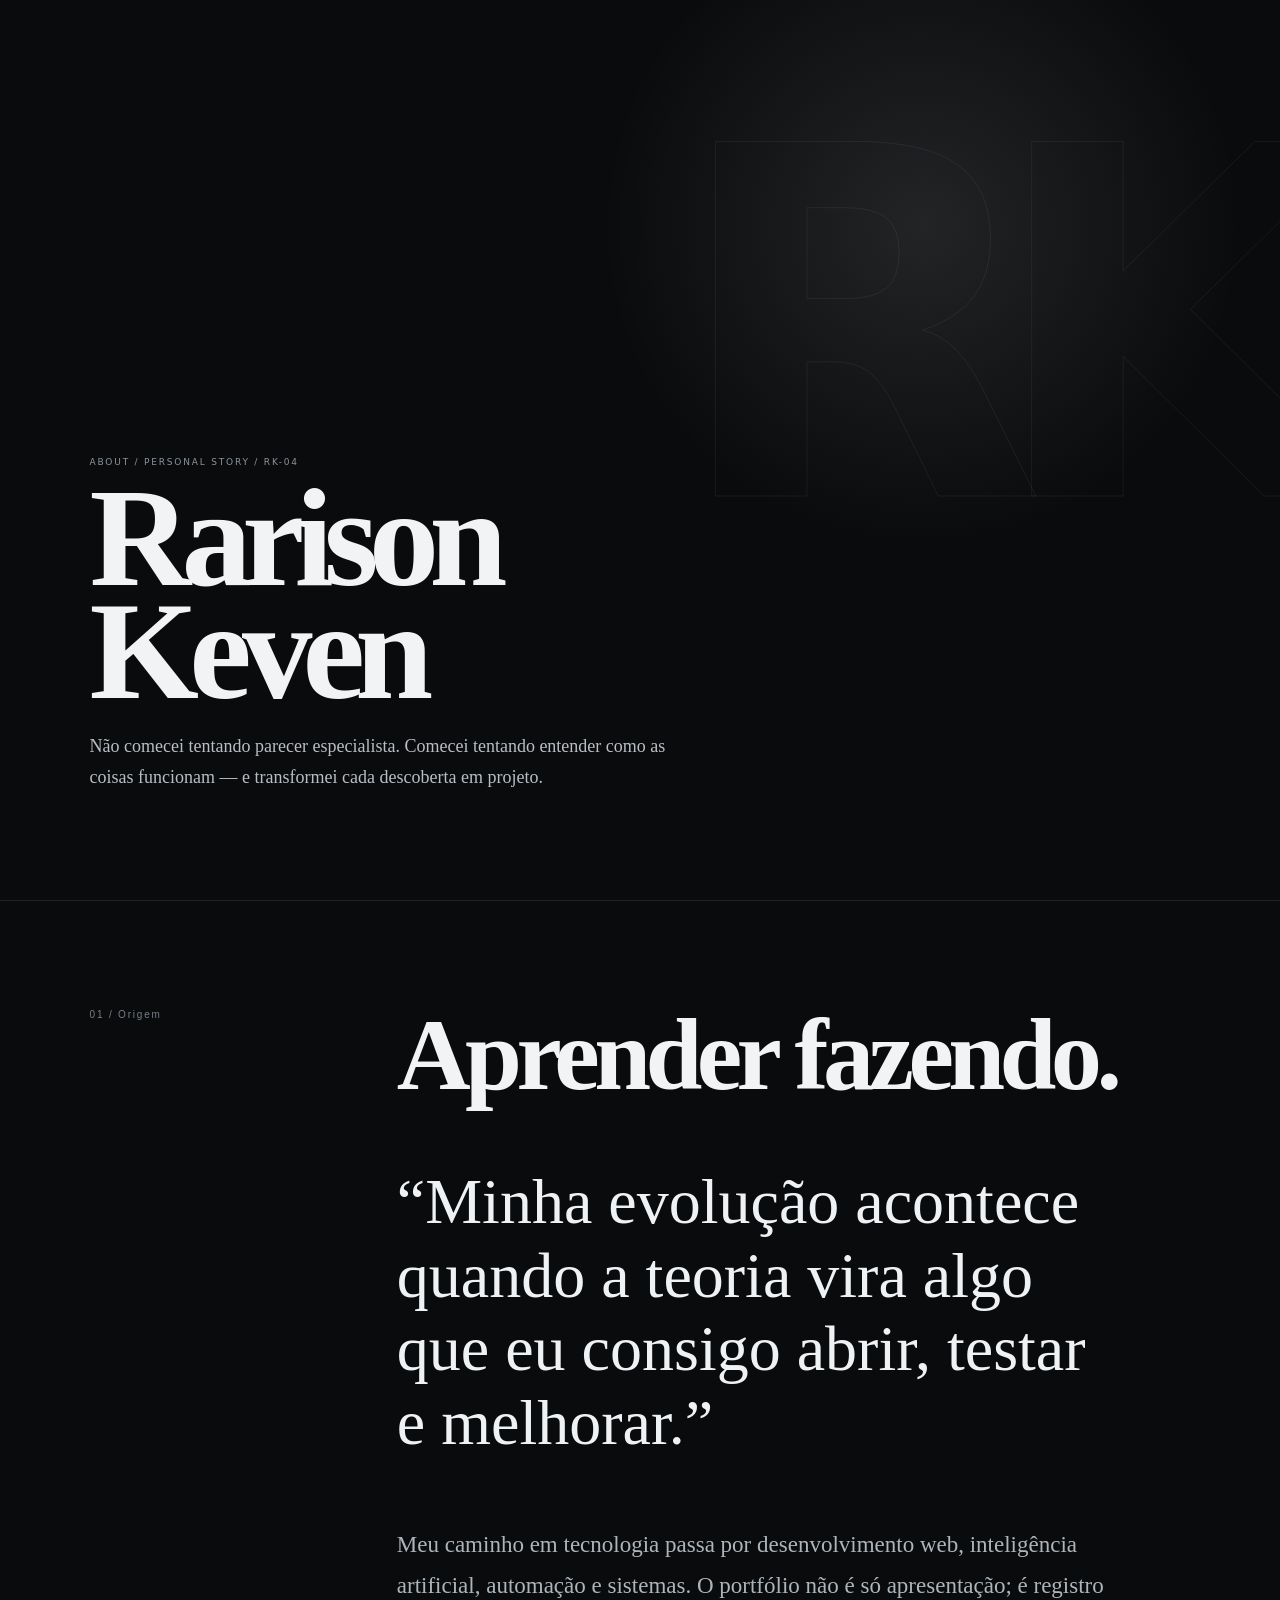
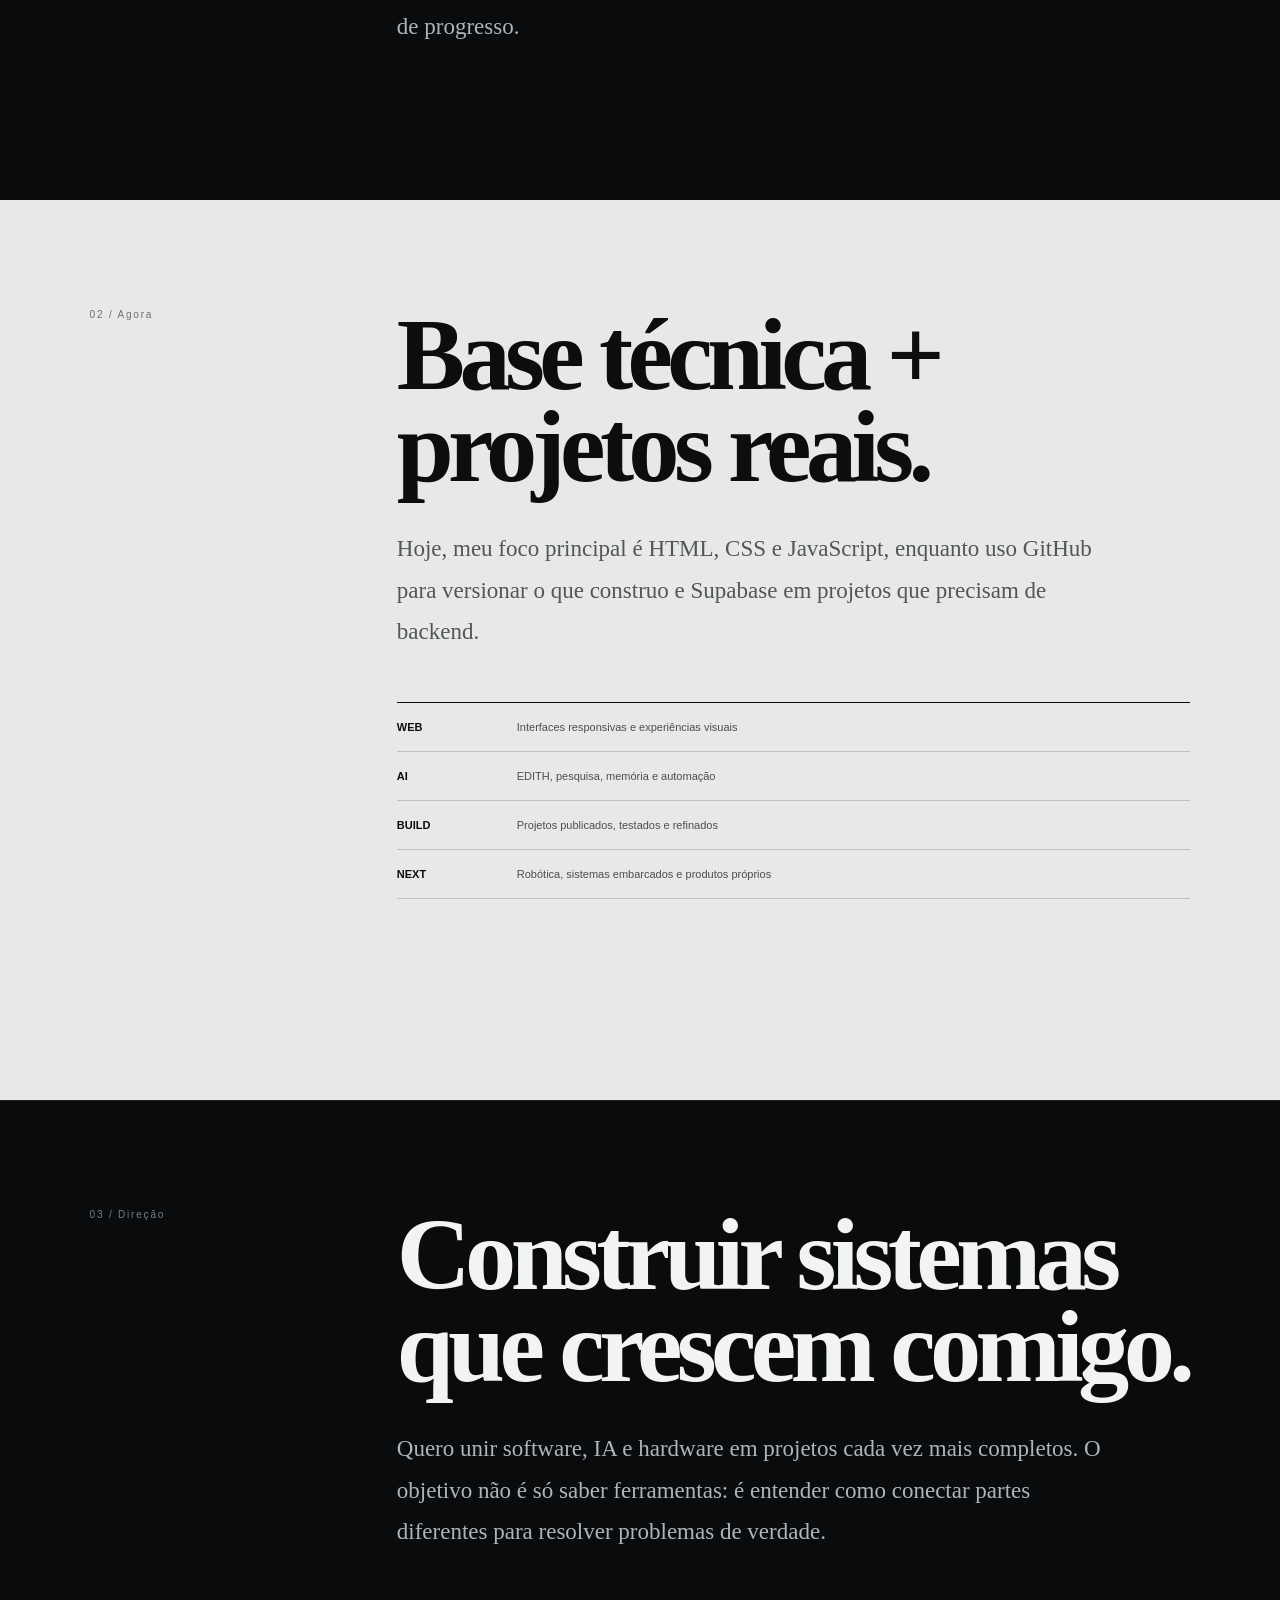
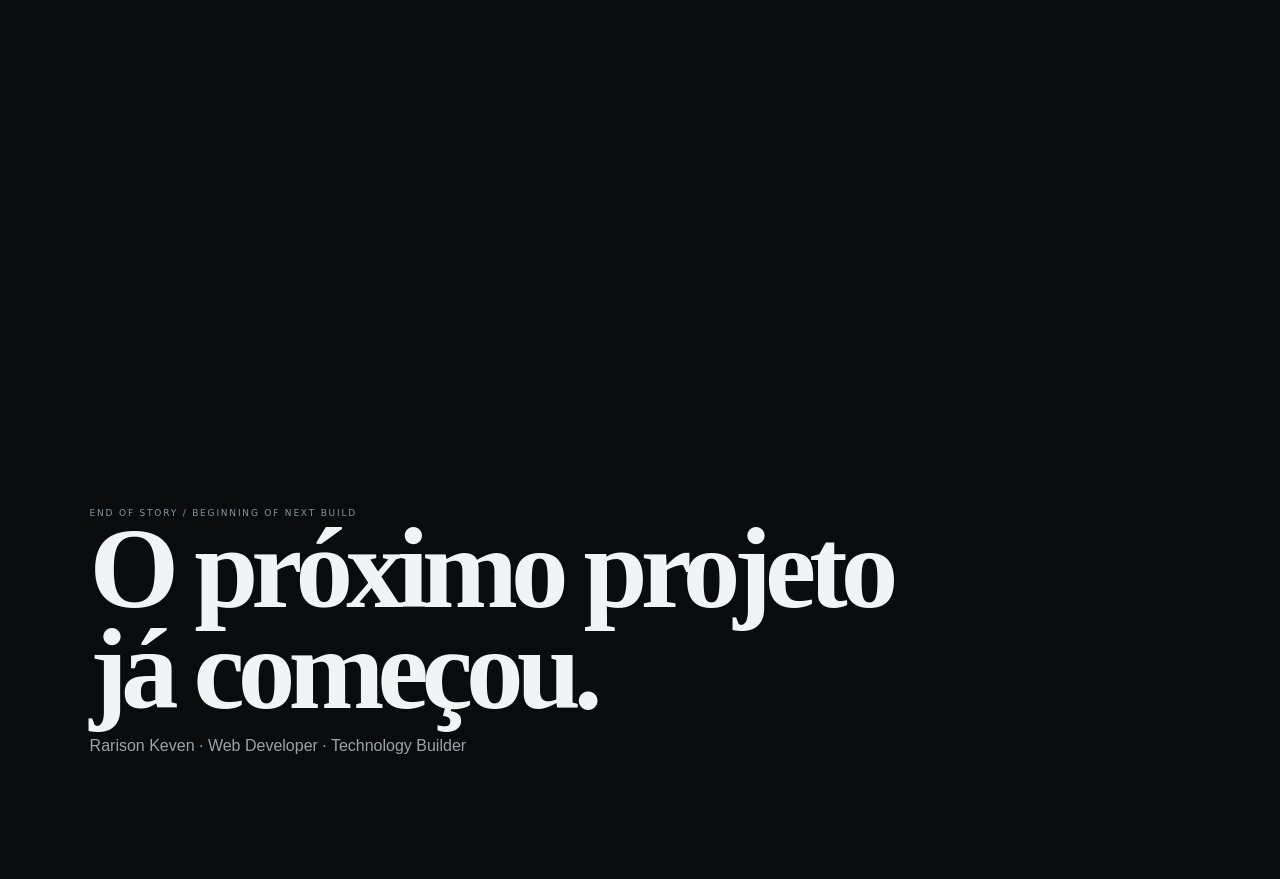
==== about/index.html @ f01209a1 "Publish about experience" ====
<!doctype html><html lang="pt-BR"><head><meta charset="utf-8"><meta name="viewport" content="width=device-width,initial-scale=1"><title>Rarison Keven — About Story</title><style>
*{box-sizing:border-box}body{margin:0;background:#0a0b0d;color:#f1f3f4;font-family:Georgia,serif}main{overflow:hidden}.cover{min-height:100svh;display:grid;place-items:end start;padding:7vw;position:relative;background:radial-gradient(circle at 72% 25%,rgba(230,238,242,.11),transparent 28%),#0a0b0d}.cover:after{content:"RK";position:absolute;right:-2vw;top:5vh;font-family:Inter,system-ui,sans-serif;font-weight:800;font-size:38vw;letter-spacing:-.12em;color:transparent;-webkit-text-stroke:1px rgba(255,255,255,.06)}.cover div{position:relative;z-index:2}.meta{font-family:Inter,system-ui,sans-serif;font-size:9px;letter-spacing:.2em;text-transform:uppercase;color:#8c959c}.cover h1{font-size:clamp(64px,11vw,160px);line-height:.8;letter-spacing:-.07em;margin:15px 0 24px}.cover p{max-width:620px;font-size:18px;line-height:1.7;color:#b8bec3}.chapter{min-height:100svh;padding:12vh 7vw;display:grid;grid-template-columns:.45fr 1.55fr;gap:6vw;border-top:1px solid rgba(255,255,255,.09)}.chapter .n{font-family:Inter,sans-serif;font-size:10px;letter-spacing:.18em;color:#777f86}.chapter h2{font-size:clamp(48px,8vw,110px);line-height:.9;letter-spacing:-.055em;margin:0 0 35px}.chapter p{max-width:720px;font-size:clamp(17px,2vw,23px);line-height:1.8;color:#adb5bb}.quote{font-size:clamp(32px,5vw,68px)!important;line-height:1.15!important;color:#eef2f4!important}.chapter:nth-child(3){background:#e8e9e7;color:#0b0d0e}.chapter:nth-child(3) p{color:#50565b}.chapter:nth-child(3) .n{color:#6b7074}.timeline{margin-top:50px;border-top:1px solid currentColor}.row{display:grid;grid-template-columns:120px 1fr;padding:18px 0;border-bottom:1px solid rgba(128,128,128,.4);font-family:Inter,sans-serif}.row b{font-size:11px}.row span{font-size:11px;opacity:.7}.end{padding:12vh 7vw}.end h3{font-size:clamp(50px,9vw,120px);line-height:.88;letter-spacing:-.06em;margin:0}.end p{color:#9ca4aa;font-family:Inter,sans-serif}
@media(max-width:760px){.chapter{grid-template-columns:1fr;padding:10vh 20px}.cover{padding:24px}.cover h1{font-size:22vw}.row{grid-template-columns:80px 1fr}}
</style></head><body><main><section class="cover"><div><div class="meta">About / Personal Story / RK-04</div><h1>Rarison<br>Keven</h1><p>Não comecei tentando parecer especialista. Comecei tentando entender como as coisas funcionam — e transformei cada descoberta em projeto.</p></div></section><section class="chapter"><div class="n">01 / Origem</div><div><h2>Aprender fazendo.</h2><p class="quote">“Minha evolução acontece quando a teoria vira algo que eu consigo abrir, testar e melhorar.”</p><p>Meu caminho em tecnologia passa por desenvolvimento web, inteligência artificial, automação e sistemas. O portfólio não é só apresentação; é registro de progresso.</p></div></section><section class="chapter"><div class="n">02 / Agora</div><div><h2>Base técnica + projetos reais.</h2><p>Hoje, meu foco principal é HTML, CSS e JavaScript, enquanto uso GitHub para versionar o que construo e Supabase em projetos que precisam de backend.</p><div class="timeline"><div class="row"><b>WEB</b><span>Interfaces responsivas e experiências visuais</span></div><div class="row"><b>AI</b><span>EDITH, pesquisa, memória e automação</span></div><div class="row"><b>BUILD</b><span>Projetos publicados, testados e refinados</span></div><div class="row"><b>NEXT</b><span>Robótica, sistemas embarcados e produtos próprios</span></div></div></div></section><section class="chapter"><div class="n">03 / Direção</div><div><h2>Construir sistemas que crescem comigo.</h2><p>Quero unir software, IA e hardware em projetos cada vez mais completos. O objetivo não é só saber ferramentas: é entender como conectar partes diferentes para resolver problemas de verdade.</p></div></section><section class="end"><div class="meta">End of story / Beginning of next build</div><h3>O próximo projeto<br>já começou.</h3><p>Rarison Keven · Web Developer · Technology Builder</p></section></main></body></html>
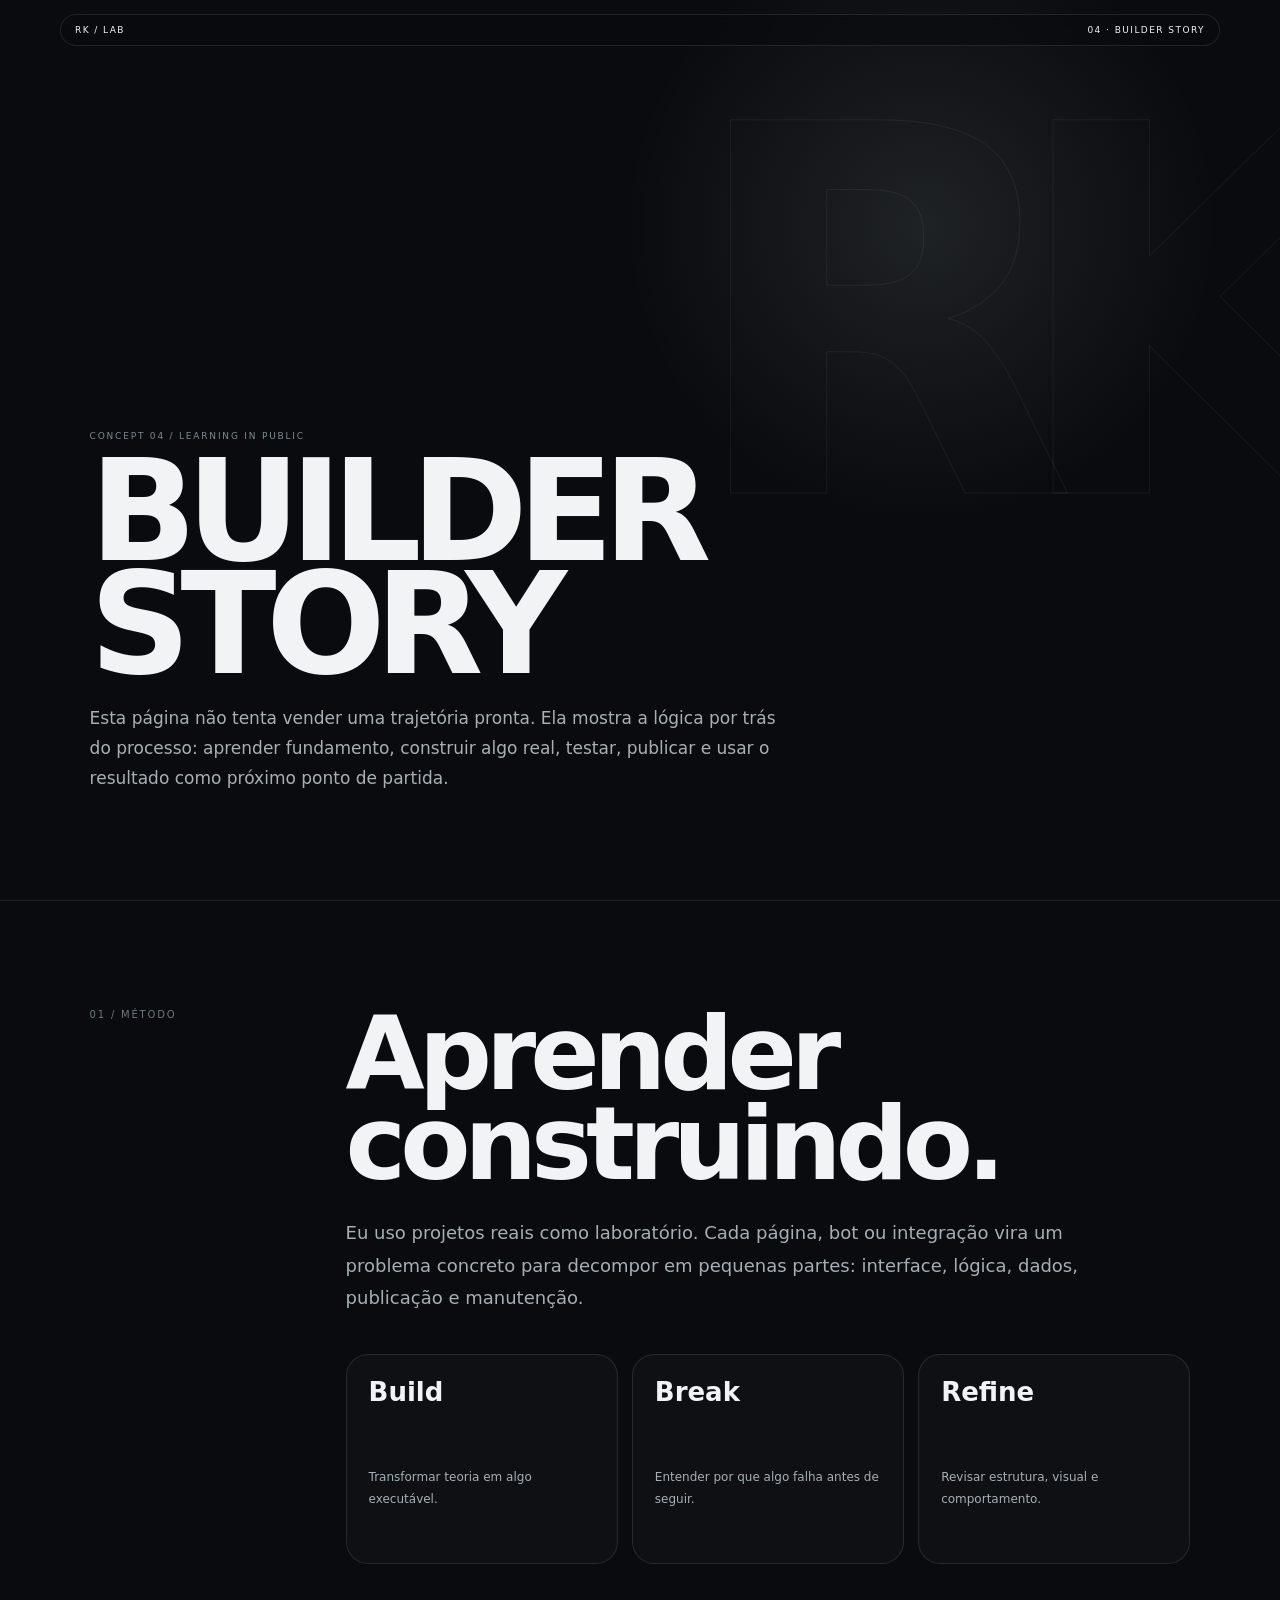
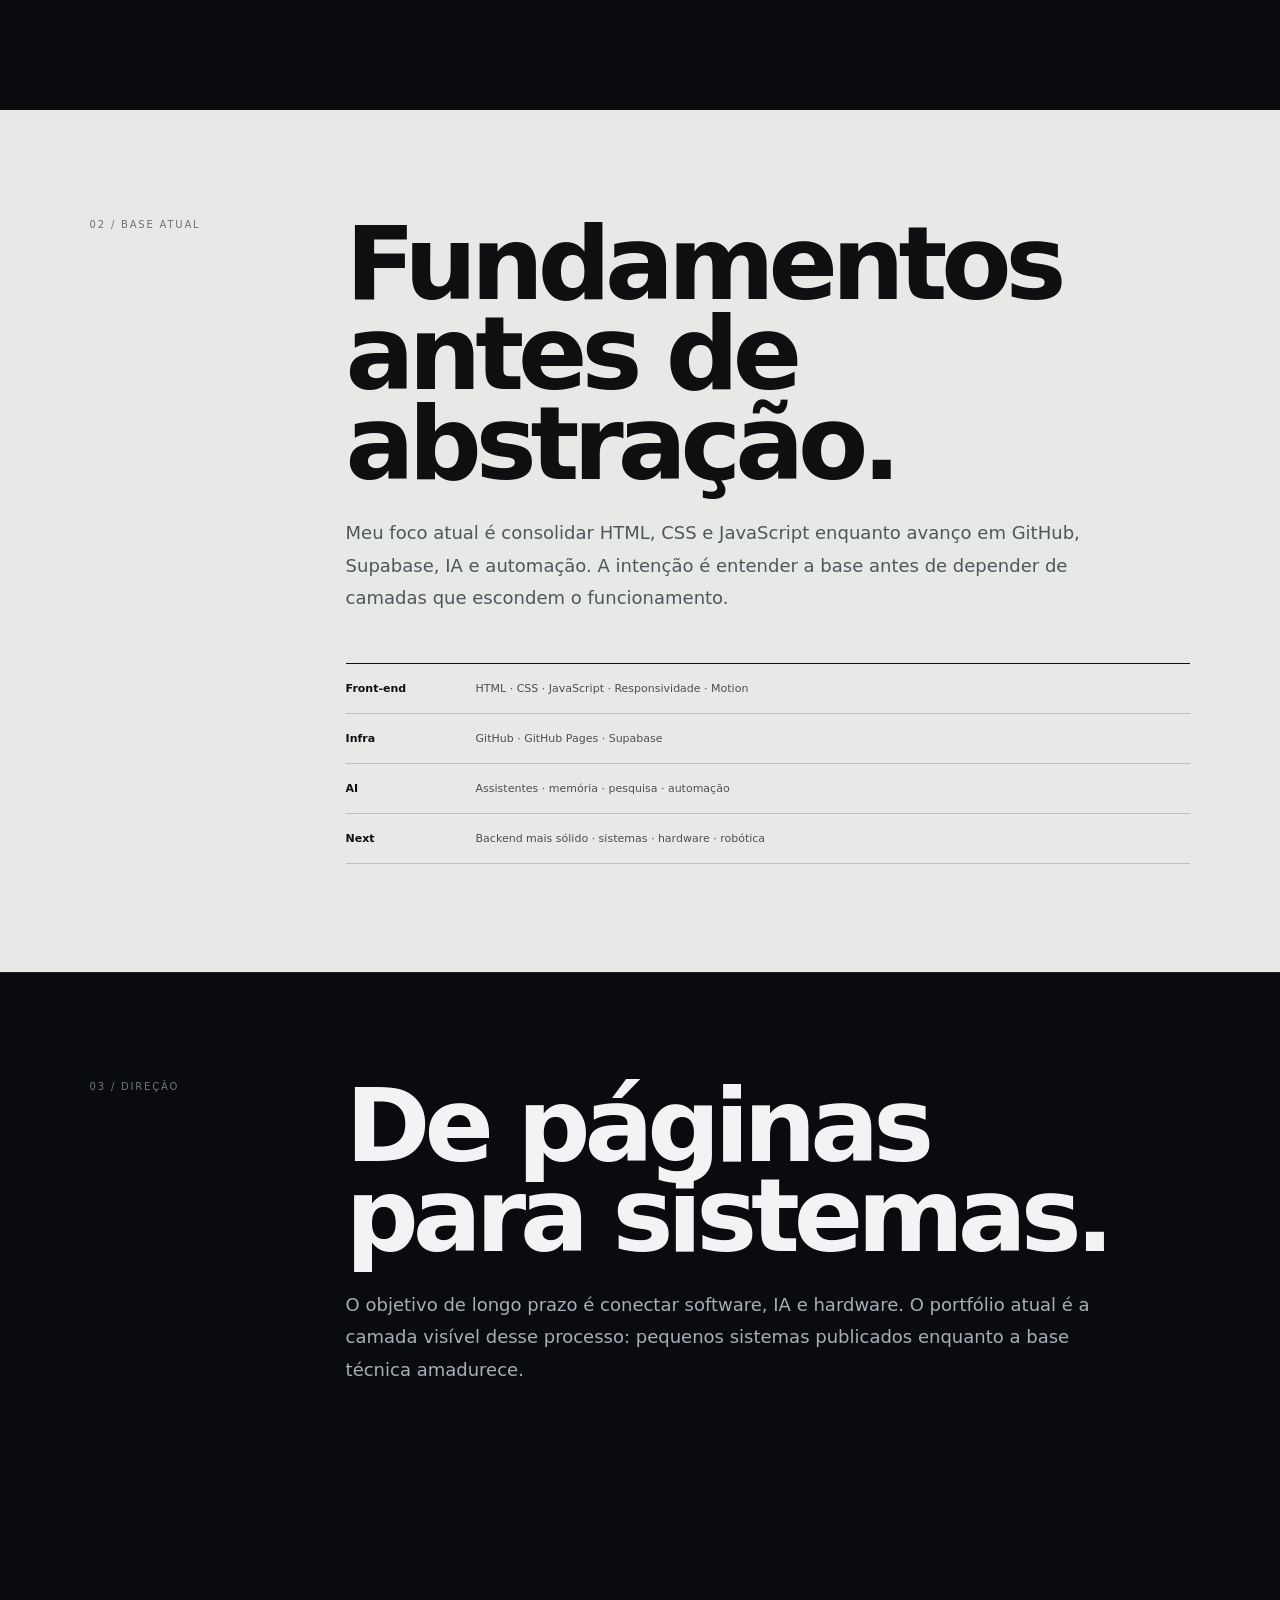
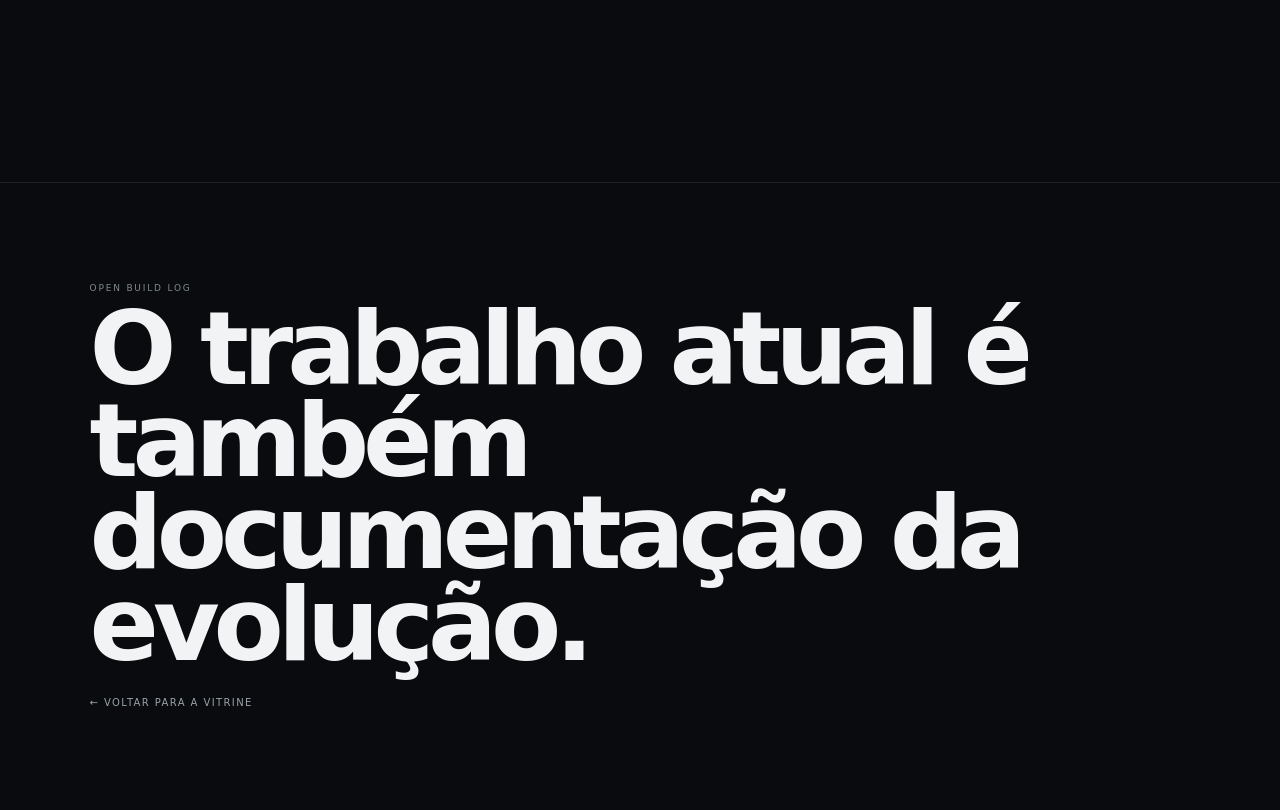
==== commit da428120: "Refine visual system and strengthen technical concept" ====
--- a/about/index.html
+++ b/about/index.html
@@ -1,4 +1,2 @@
-<!doctype html><html lang="pt-BR"><head><meta charset="utf-8"><meta name="viewport" content="width=device-width,initial-scale=1"><title>Rarison Keven — About Story</title><style>
-*{box-sizing:border-box}body{margin:0;background:#0a0b0d;color:#f1f3f4;font-family:Georgia,serif}main{overflow:hidden}.cover{min-height:100svh;display:grid;place-items:end start;padding:7vw;position:relative;background:radial-gradient(circle at 72% 25%,rgba(230,238,242,.11),transparent 28%),#0a0b0d}.cover:after{content:"RK";position:absolute;right:-2vw;top:5vh;font-family:Inter,system-ui,sans-serif;font-weight:800;font-size:38vw;letter-spacing:-.12em;color:transparent;-webkit-text-stroke:1px rgba(255,255,255,.06)}.cover div{position:relative;z-index:2}.meta{font-family:Inter,system-ui,sans-serif;font-size:9px;letter-spacing:.2em;text-transform:uppercase;color:#8c959c}.cover h1{font-size:clamp(64px,11vw,160px);line-height:.8;letter-spacing:-.07em;margin:15px 0 24px}.cover p{max-width:620px;font-size:18px;line-height:1.7;color:#b8bec3}.chapter{min-height:100svh;padding:12vh 7vw;display:grid;grid-template-columns:.45fr 1.55fr;gap:6vw;border-top:1px solid rgba(255,255,255,.09)}.chapter .n{font-family:Inter,sans-serif;font-size:10px;letter-spacing:.18em;color:#777f86}.chapter h2{font-size:clamp(48px,8vw,110px);line-height:.9;letter-spacing:-.055em;margin:0 0 35px}.chapter p{max-width:720px;font-size:clamp(17px,2vw,23px);line-height:1.8;color:#adb5bb}.quote{font-size:clamp(32px,5vw,68px)!important;line-height:1.15!important;color:#eef2f4!important}.chapter:nth-child(3){background:#e8e9e7;color:#0b0d0e}.chapter:nth-child(3) p{color:#50565b}.chapter:nth-child(3) .n{color:#6b7074}.timeline{margin-top:50px;border-top:1px solid currentColor}.row{display:grid;grid-template-columns:120px 1fr;padding:18px 0;border-bottom:1px solid rgba(128,128,128,.4);font-family:Inter,sans-serif}.row b{font-size:11px}.row span{font-size:11px;opacity:.7}.end{padding:12vh 7vw}.end h3{font-size:clamp(50px,9vw,120px);line-height:.88;letter-spacing:-.06em;margin:0}.end p{color:#9ca4aa;font-family:Inter,sans-serif}
-@media(max-width:760px){.chapter{grid-template-columns:1fr;padding:10vh 20px}.cover{padding:24px}.cover h1{font-size:22vw}.row{grid-template-columns:80px 1fr}}
-</style></head><body><main><section class="cover"><div><div class="meta">About / Personal Story / RK-04</div><h1>Rarison<br>Keven</h1><p>Não comecei tentando parecer especialista. Comecei tentando entender como as coisas funcionam — e transformei cada descoberta em projeto.</p></div></section><section class="chapter"><div class="n">01 / Origem</div><div><h2>Aprender fazendo.</h2><p class="quote">“Minha evolução acontece quando a teoria vira algo que eu consigo abrir, testar e melhorar.”</p><p>Meu caminho em tecnologia passa por desenvolvimento web, inteligência artificial, automação e sistemas. O portfólio não é só apresentação; é registro de progresso.</p></div></section><section class="chapter"><div class="n">02 / Agora</div><div><h2>Base técnica + projetos reais.</h2><p>Hoje, meu foco principal é HTML, CSS e JavaScript, enquanto uso GitHub para versionar o que construo e Supabase em projetos que precisam de backend.</p><div class="timeline"><div class="row"><b>WEB</b><span>Interfaces responsivas e experiências visuais</span></div><div class="row"><b>AI</b><span>EDITH, pesquisa, memória e automação</span></div><div class="row"><b>BUILD</b><span>Projetos publicados, testados e refinados</span></div><div class="row"><b>NEXT</b><span>Robótica, sistemas embarcados e produtos próprios</span></div></div></div></section><section class="chapter"><div class="n">03 / Direção</div><div><h2>Construir sistemas que crescem comigo.</h2><p>Quero unir software, IA e hardware em projetos cada vez mais completos. O objetivo não é só saber ferramentas: é entender como conectar partes diferentes para resolver problemas de verdade.</p></div></section><section class="end"><div class="meta">End of story / Beginning of next build</div><h3>O próximo projeto<br>já começou.</h3><p>Rarison Keven · Web Developer · Technology Builder</p></section></main></body></html>+<!doctype html><html lang="pt-BR"><head><meta charset="utf-8"><meta name="viewport" content="width=device-width,initial-scale=1"><meta name="theme-color" content="#090b0e"><title>RK Lab — Builder Story</title><style>
+*{box-sizing:border-box}body{margin:0;background:#090b0e;color:#f1f3f4;font-family:Inter,system-ui,sans-serif}a{color:inherit;text-decoration:none}.nav{position:fixed;z-index:20;top:14px;left:50%;transform:translateX(-50%);width:min(1160px,calc(100% - 24px));padding:10px 14px;border:1px solid rgba(255,255,255,.1);border-radius:16px;background:rgba(9,11,14,.58);backdrop-filter:blur(16px);display:flex;justify-content:space-between;font-size:9px;letter-spacing:.16em;text-transform:uppercase}.cover{min-height:100svh;display:flex;align-items:flex-end;padding:7vw;position:relative;overflow:hidden;background:radial-gradient(circle at 72% 25%,rgba(225,237,244,.10),transparent 26%),#090b0e}.cover:after{content:"RK";position:absolute;right:-4vw;top:2vh;font-size:40vw;font-weight:800;letter-spacing:-.14em;color:transparent;-webkit-text-stroke:1px rgba(255,255,255,.06)}.inner{position:relative;z-index:2}.ey{font-size:9px;text-transform:uppercase;letter-spacing:.2em;color:#808b93}.cover h1{font-size:clamp(66px,11vw,158px);line-height:.8;letter-spacing:-.075em;margin:14px 0 24px}.cover p{max-width:700px;color:#a8b0b6;line-height:1.75;font-size:17px}.chapter{min-height:90svh;padding:12vh 7vw;display:grid;grid-template-columns:.35fr 1.65fr;gap:6vw;border-top:1px solid rgba(255,255,255,.09)}.n{font-size:10px;letter-spacing:.18em;text-transform:uppercase;color:#6e7880}.chapter h2{font-size:clamp(48px,8vw,108px);line-height:.88;letter-spacing:-.06em;margin:0 0 28px}.chapter p{max-width:780px;color:#a6afb6;line-height:1.8;font-size:18px}.light{background:#e7e9e7;color:#0d0f11}.light p{color:#50565b}.light .n{color:#6b7175}.timeline{margin-top:48px;border-top:1px solid currentColor}.row{display:grid;grid-template-columns:130px 1fr;padding:18px 0;border-bottom:1px solid rgba(128,128,128,.4)}.row b,.row span{font-size:11px}.row span{opacity:.7}.principles{display:grid;grid-template-columns:repeat(3,1fr);gap:14px;margin-top:40px}.card{border:1px solid rgba(255,255,255,.1);border-radius:22px;padding:22px;min-height:210px;background:rgba(255,255,255,.025)}.card b{font-size:26px}.card p{font-size:12px!important;margin-top:60px!important}.end{padding:100px 7vw;border-top:1px solid rgba(255,255,255,.09)}.end h3{font-size:clamp(46px,8vw,110px);line-height:.9;letter-spacing:-.06em;margin:10px 0 20px}.back{font-size:10px;text-transform:uppercase;letter-spacing:.14em;color:#99a3aa}@media(max-width:760px){.chapter{grid-template-columns:1fr;padding:10vh 20px}.cover{padding:24px}.cover h1{font-size:22vw}.row{grid-template-columns:90px 1fr}.principles{grid-template-columns:1fr}}</style></head><body><header class="nav"><a href="../">RK / LAB</a><span>04 · Builder Story</span></header><section class="cover"><div class="inner"><div class="ey">Concept 04 / Learning in public</div><h1>BUILDER<br>STORY</h1><p>Esta página não tenta vender uma trajetória pronta. Ela mostra a lógica por trás do processo: aprender fundamento, construir algo real, testar, publicar e usar o resultado como próximo ponto de partida.</p></div></section><section class="chapter"><div class="n">01 / Método</div><div><h2>Aprender construindo.</h2><p>Eu uso projetos reais como laboratório. Cada página, bot ou integração vira um problema concreto para decompor em pequenas partes: interface, lógica, dados, publicação e manutenção.</p><div class="principles"><article class="card"><b>Build</b><p>Transformar teoria em algo executável.</p></article><article class="card"><b>Break</b><p>Entender por que algo falha antes de seguir.</p></article><article class="card"><b>Refine</b><p>Revisar estrutura, visual e comportamento.</p></article></div></div></section><section class="chapter light"><div class="n">02 / Base atual</div><div><h2>Fundamentos antes de abstração.</h2><p>Meu foco atual é consolidar HTML, CSS e JavaScript enquanto avanço em GitHub, Supabase, IA e automação. A intenção é entender a base antes de depender de camadas que escondem o funcionamento.</p><div class="timeline"><div class="row"><b>Front-end</b><span>HTML · CSS · JavaScript · Responsividade · Motion</span></div><div class="row"><b>Infra</b><span>GitHub · GitHub Pages · Supabase</span></div><div class="row"><b>AI</b><span>Assistentes · memória · pesquisa · automação</span></div><div class="row"><b>Next</b><span>Backend mais sólido · sistemas · hardware · robótica</span></div></div></div></section><section class="chapter"><div class="n">03 / Direção</div><div><h2>De páginas para sistemas.</h2><p>O objetivo de longo prazo é conectar software, IA e hardware. O portfólio atual é a camada visível desse processo: pequenos sistemas publicados enquanto a base técnica amadurece.</p></div></section><section class="end"><div class="ey">Open build log</div><h3>O trabalho atual é também documentação da evolução.</h3><a class="back" href="../">← voltar para a vitrine</a></section></body></html>
